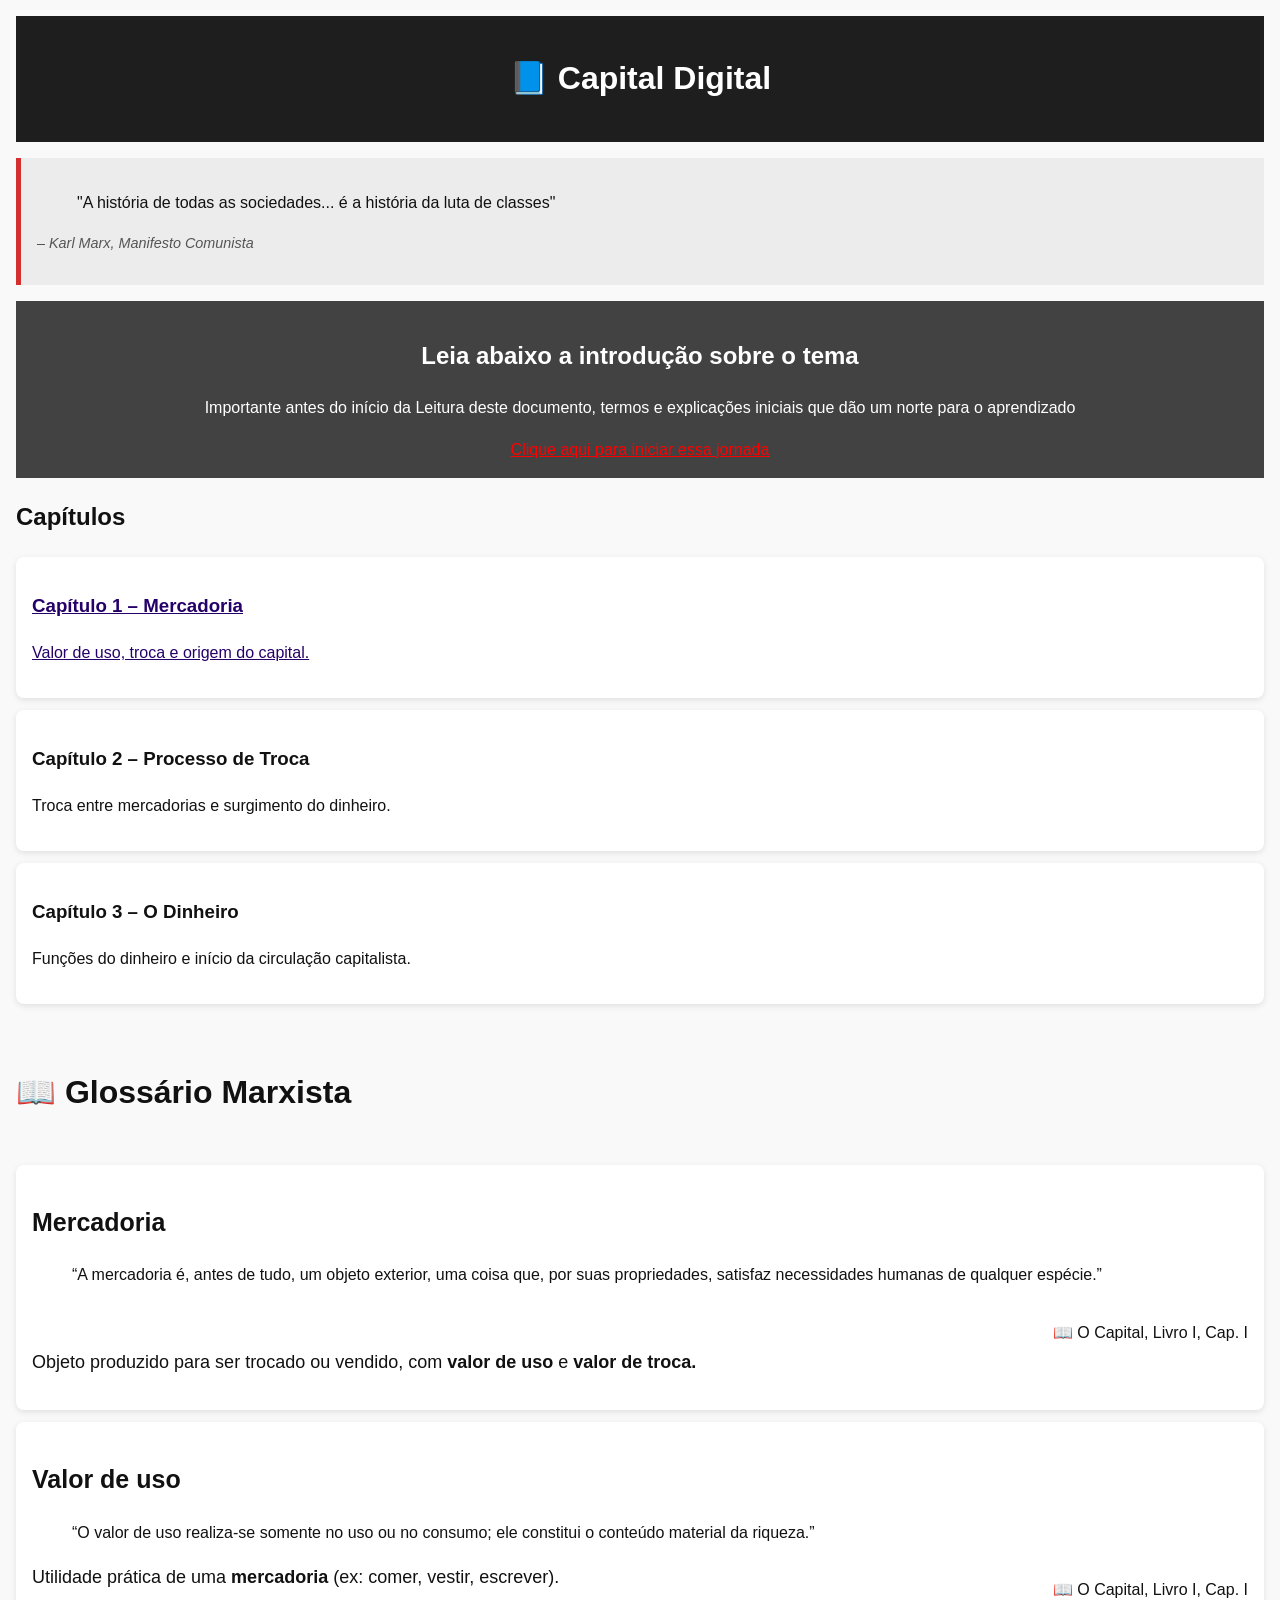
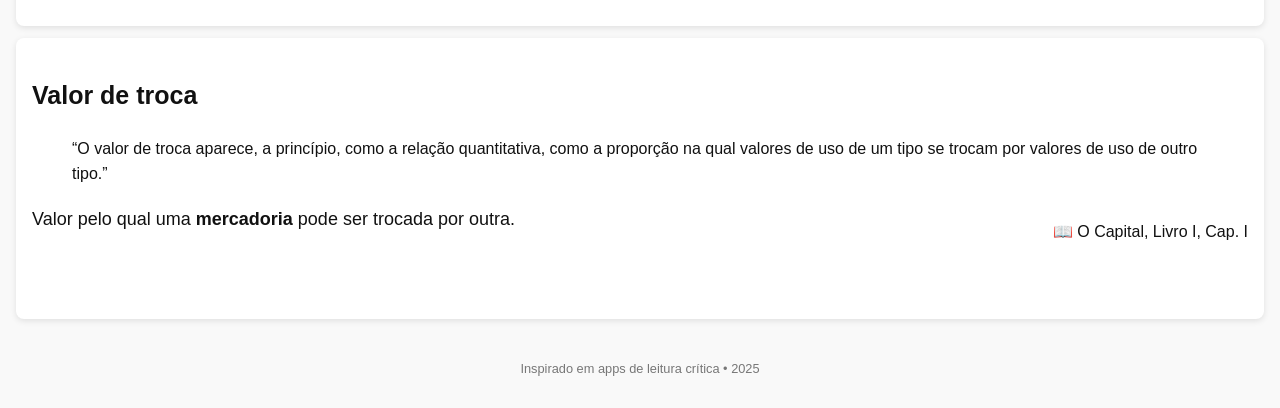
==== index.html @ 8332be22 "Add files via upload" ====
<!DOCTYPE html>
<html lang="pt-BR">
<head>
  <meta charset="UTF-8">
  <meta name="viewport" content="width=device-width, initial-scale=1.0">
  <title>Capital Digital</title>
  <link rel="stylesheet" href="estilo.css">
</head>
<body>
  <header>
    <h1>📘 Capital Digital</h1>
  </header>

  <section class="trecho-do-dia">
    <blockquote>
      "A história de todas as sociedades... é a história da luta de classes"
    </blockquote>
    <p class="autor">– Karl Marx, Manifesto Comunista</p>
  </section>
  
  <div class="intro"><h2>Leia abaixo a <b>introdução</b> sobre o tema</h2>
    <p>Importante antes do início da Leitura deste documento, termos e explicações iniciais que dão um norte para o aprendizado</p>
    <a href="intro.html" id="intro">Clique aqui para iniciar essa jornada</a>
  </div>

  <section class="capitulos">
    <h2>Capítulos</h2>
    <ul>
      <li>
        <a href="capitulo1.html"><h3 id="capitulo1">Capítulo 1 – Mercadoria</h3>
        <p>Valor de uso, troca e origem do capital.</p></a>
      </li>
      <li>
        <h3>Capítulo 2 – Processo de Troca</h3>
        <p>Troca entre mercadorias e surgimento do dinheiro.</p>
      </li>
      <li>
        <h3>Capítulo 3 – O Dinheiro</h3>
        <p>Funções do dinheiro e início da circulação capitalista.</p>
      </li>
    </ul>
  </section>
  <br>
<h1>📖 Glossário Marxista</h1>
<br>
<div class="termos">
<h2 style="font-size: 25px;">Mercadoria</h2> 
<blockquote style="text-decoration: wavy;">“A mercadoria é, antes de tudo, um objeto exterior, uma coisa que, por suas propriedades, satisfaz necessidades humanas de qualquer espécie.”</blockquote>
<p style="float: right;">📖 O Capital, Livro I, Cap. I</p>
<br>
<p style="font-size: large;">Objeto produzido para ser trocado ou vendido, com <b>valor de uso</b> e <b>valor de troca.</b></p>
</div>

<div class="termos">
<h2 style="font-size: 25px;">Valor de uso</h2>
<blockquote style="text-decoration: wavy;">“O valor de uso realiza-se somente no uso ou no consumo; ele constitui o conteúdo material da riqueza.”</blockquote>
<p style="float: right;">📖 O Capital, Livro I, Cap. I</p>
<p style="font-size: large;">Utilidade prática de uma <b>mercadoria</b> (ex: comer, vestir, escrever).</b></p>
</div>

<div class="termos">
<h2 style="font-size: 25px;">Valor de troca</h2> 
<blockquote style="text-decoration: wavy;">“O valor de troca aparece, a princípio, como a relação quantitativa, como a proporção na qual valores de uso de um tipo se trocam por valores de uso de outro tipo.” </blockquote>
<p style="float: right;">📖 O Capital, Livro I, Cap. I</p>
<p style="font-size: large;">Valor pelo qual uma <b>mercadoria</b> pode ser trocada por outra.</b></p>
<br> <br>
</div>

  <footer>
    <p>Inspirado em apps de leitura crítica • 2025</p>
  </footer>
</body>
</html>
---- estilo.css ----
body {
  font-family: Arial, sans-serif;
  margin: 0;
  background-color: #f9f9f9;
  color: #111;
  line-height: 1.6;
  padding: 16px;
}

header {
  background: #1e1e1e;
  color: white;
  padding: 16px;
  text-align: center;
}

.trecho-do-dia {
  background: #ececec;
  padding: 16px;
  margin: 16px 0;
  border-left: 5px solid #d32f2f;
}

.autor {
  font-style: italic;
  font-size: 0.9em;
  color: #555;
}

.capitulos ul {
  list-style: none;
  padding: 0;
}

.capitulos li {
  background: white;
  margin-bottom: 12px;
  padding: 16px;
  border-radius: 8px;
  box-shadow: 0px 2px 6px rgba(0,0,0,0.1);
}

footer {
  text-align: center;
  font-size: 0.8em;
  color: #777;
  margin-top: 40px;
}

.capitulos li:hover {
    background-color: rgb(152, 183, 211);
}

link{
    color: #555;
    text-decoration: underline;
}

.termos{
    background: white;
    margin-bottom: 12px;
    padding: 16px;
    border-radius: 8px;
    box-shadow: 0px 2px 6px rgba(0,0,0,0.1);
}

.intro{
  background: #424242;
  color: white;
  padding: 16px;
  text-align: center;
}

a{
  color: #250069;
}

#intro{
  color: #ff0000;
}

.inicio {
  background: #ececec;
  padding: 16px;
  margin: 16px 0;
  border-left: 5px solid #d32f2f;
  line-height: 18px;
}

.livros{
  background-color: #f2f2f2;
      border-left: 4px solid #0077cc;
      padding: 10px 15px;
      margin: 15px 0;
}

#listalivros{
  font-size: large;
  color: #272727;
  list-style-type: square;
  line-height: 26px;
}

.metodo{
      background-color: #f2f2f2;
      border-left: 4px solid #0077cc;
      padding: 10px 15px;
      margin: 15px 0;
      font-size: 0.95em;
}

.principalmetodo{
  color: red;
}
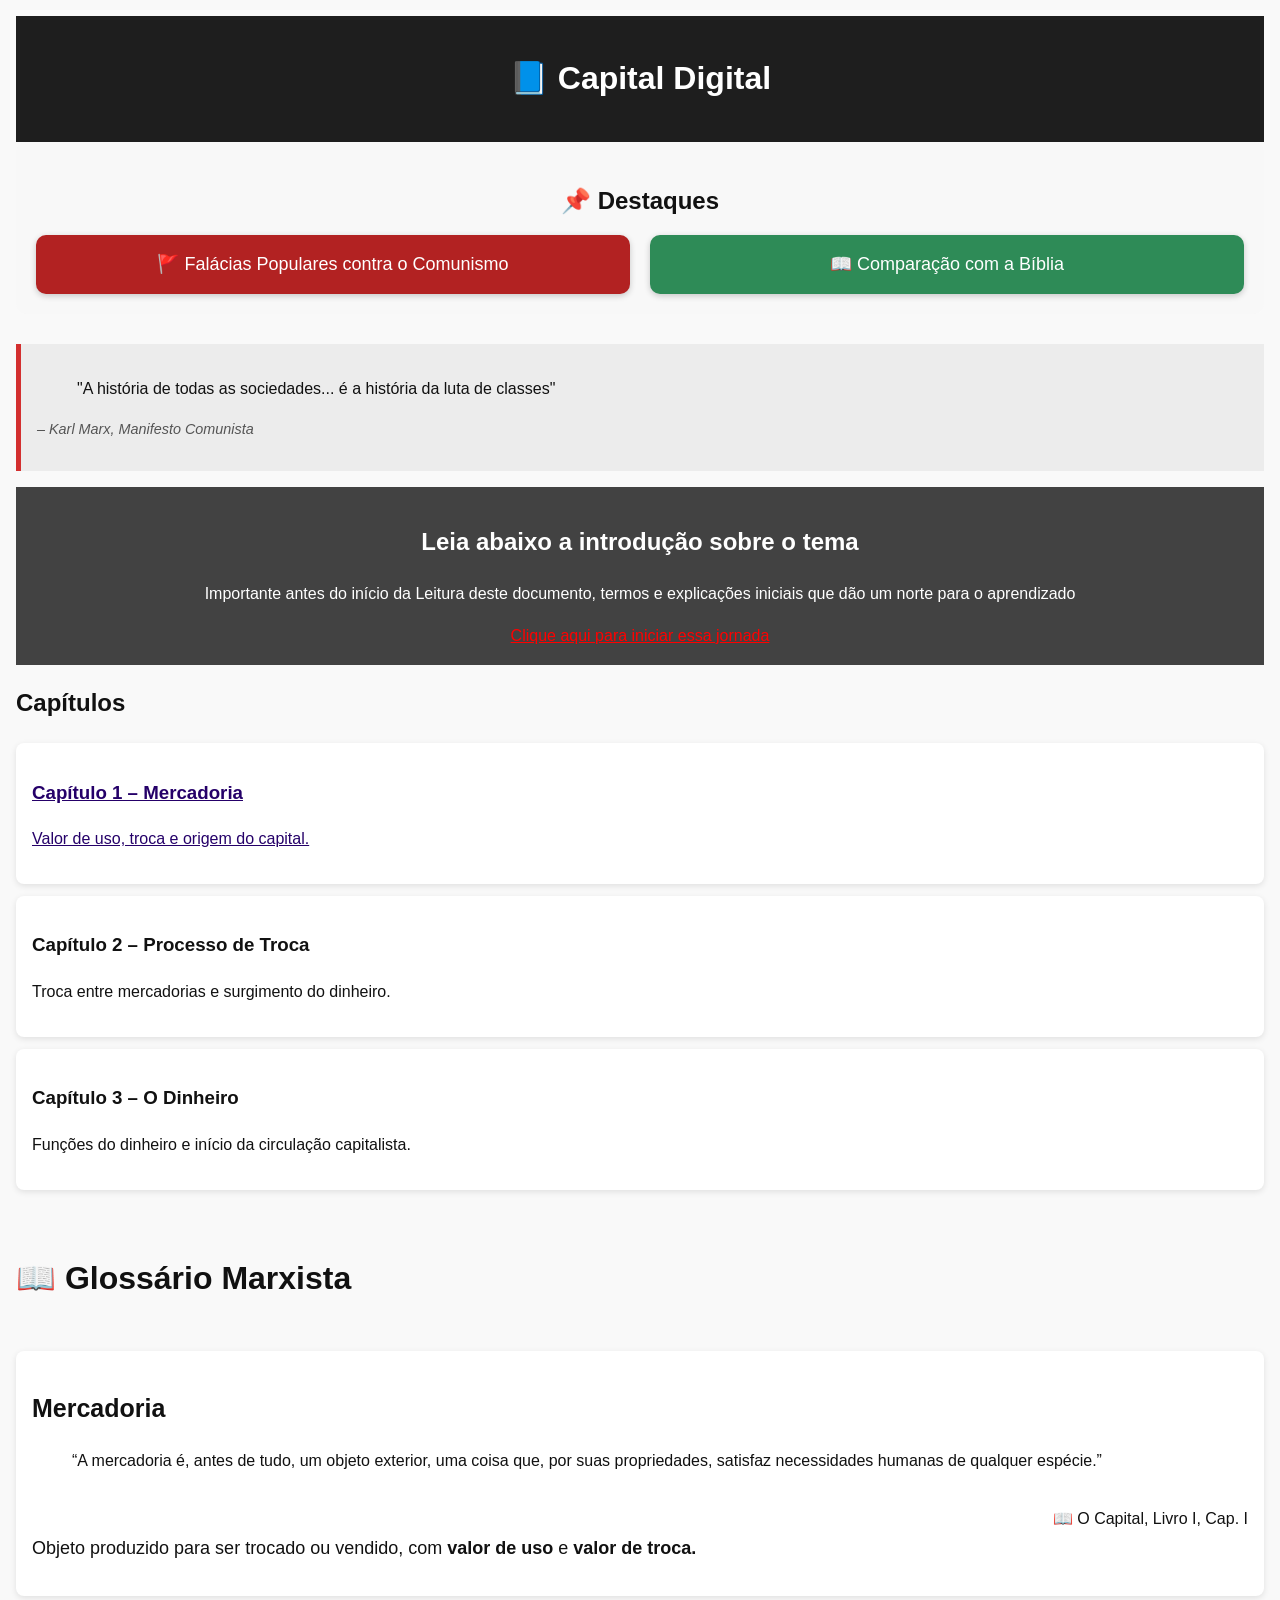
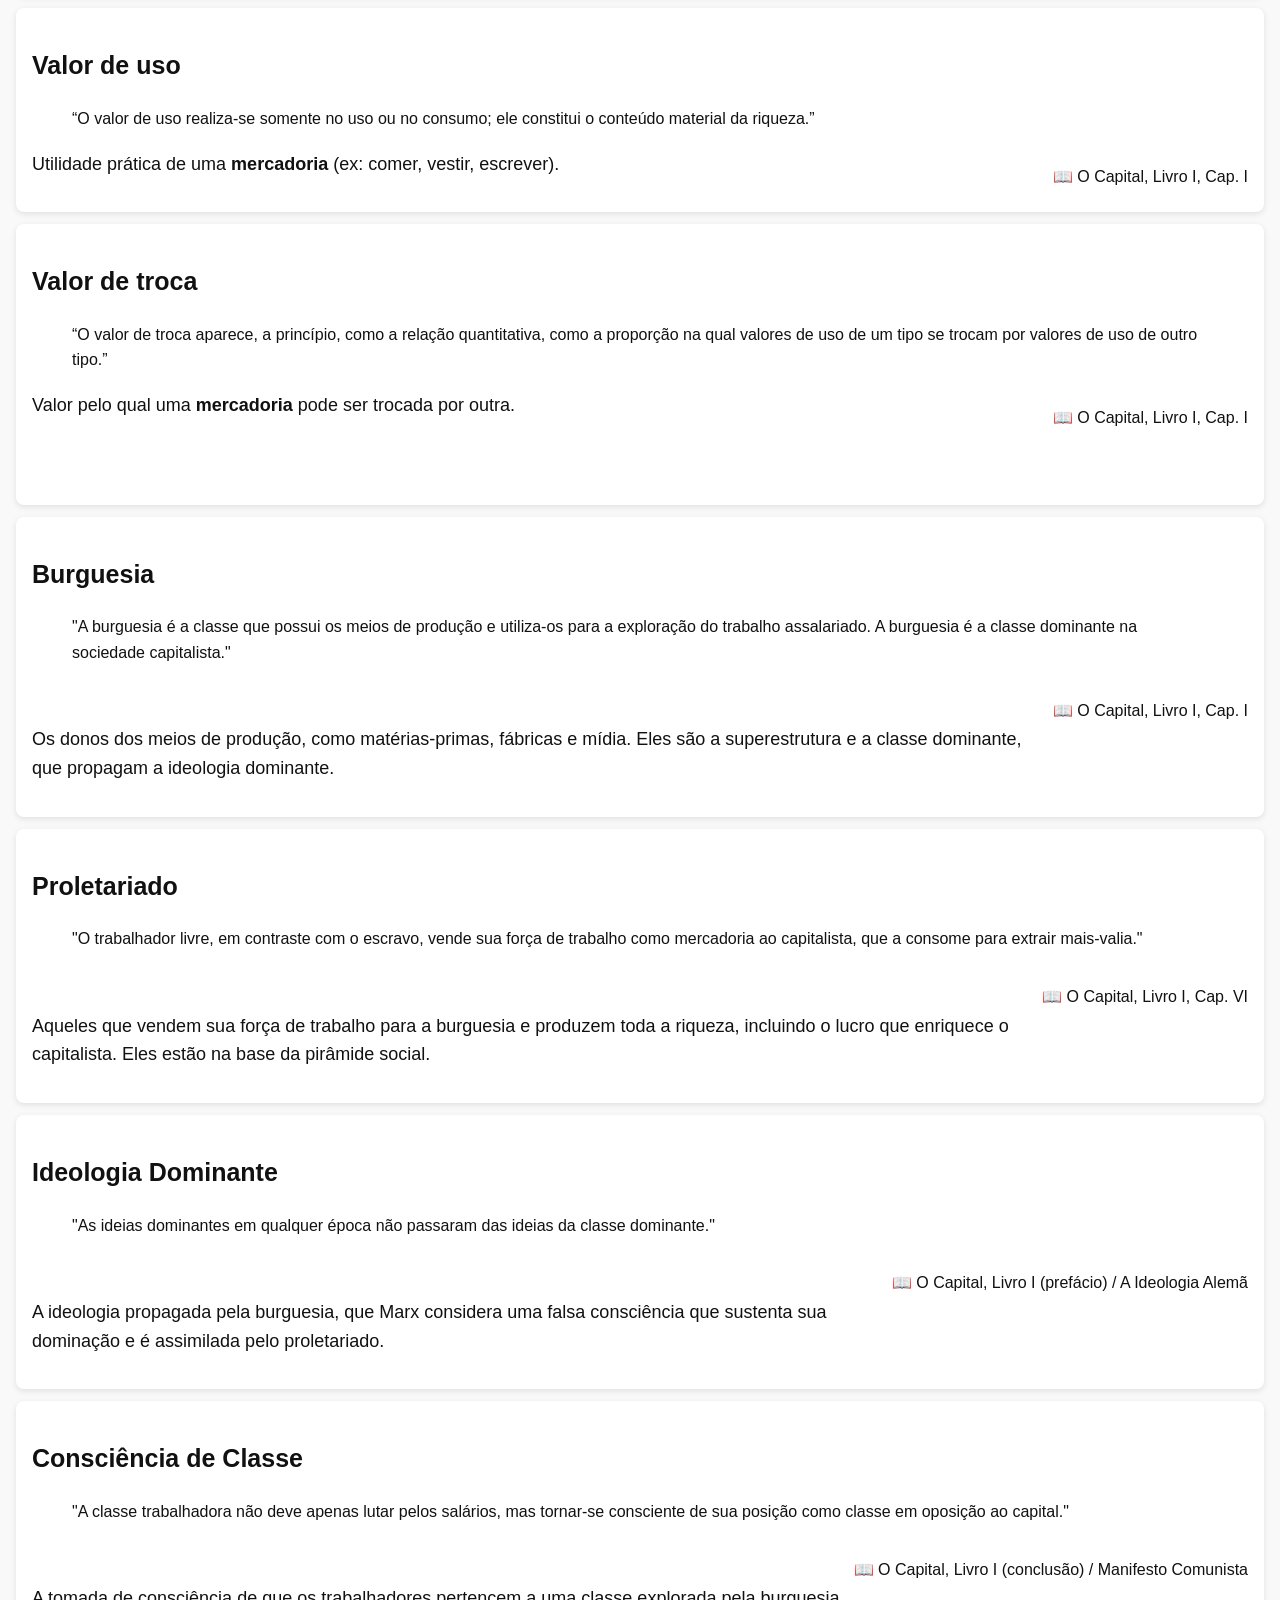
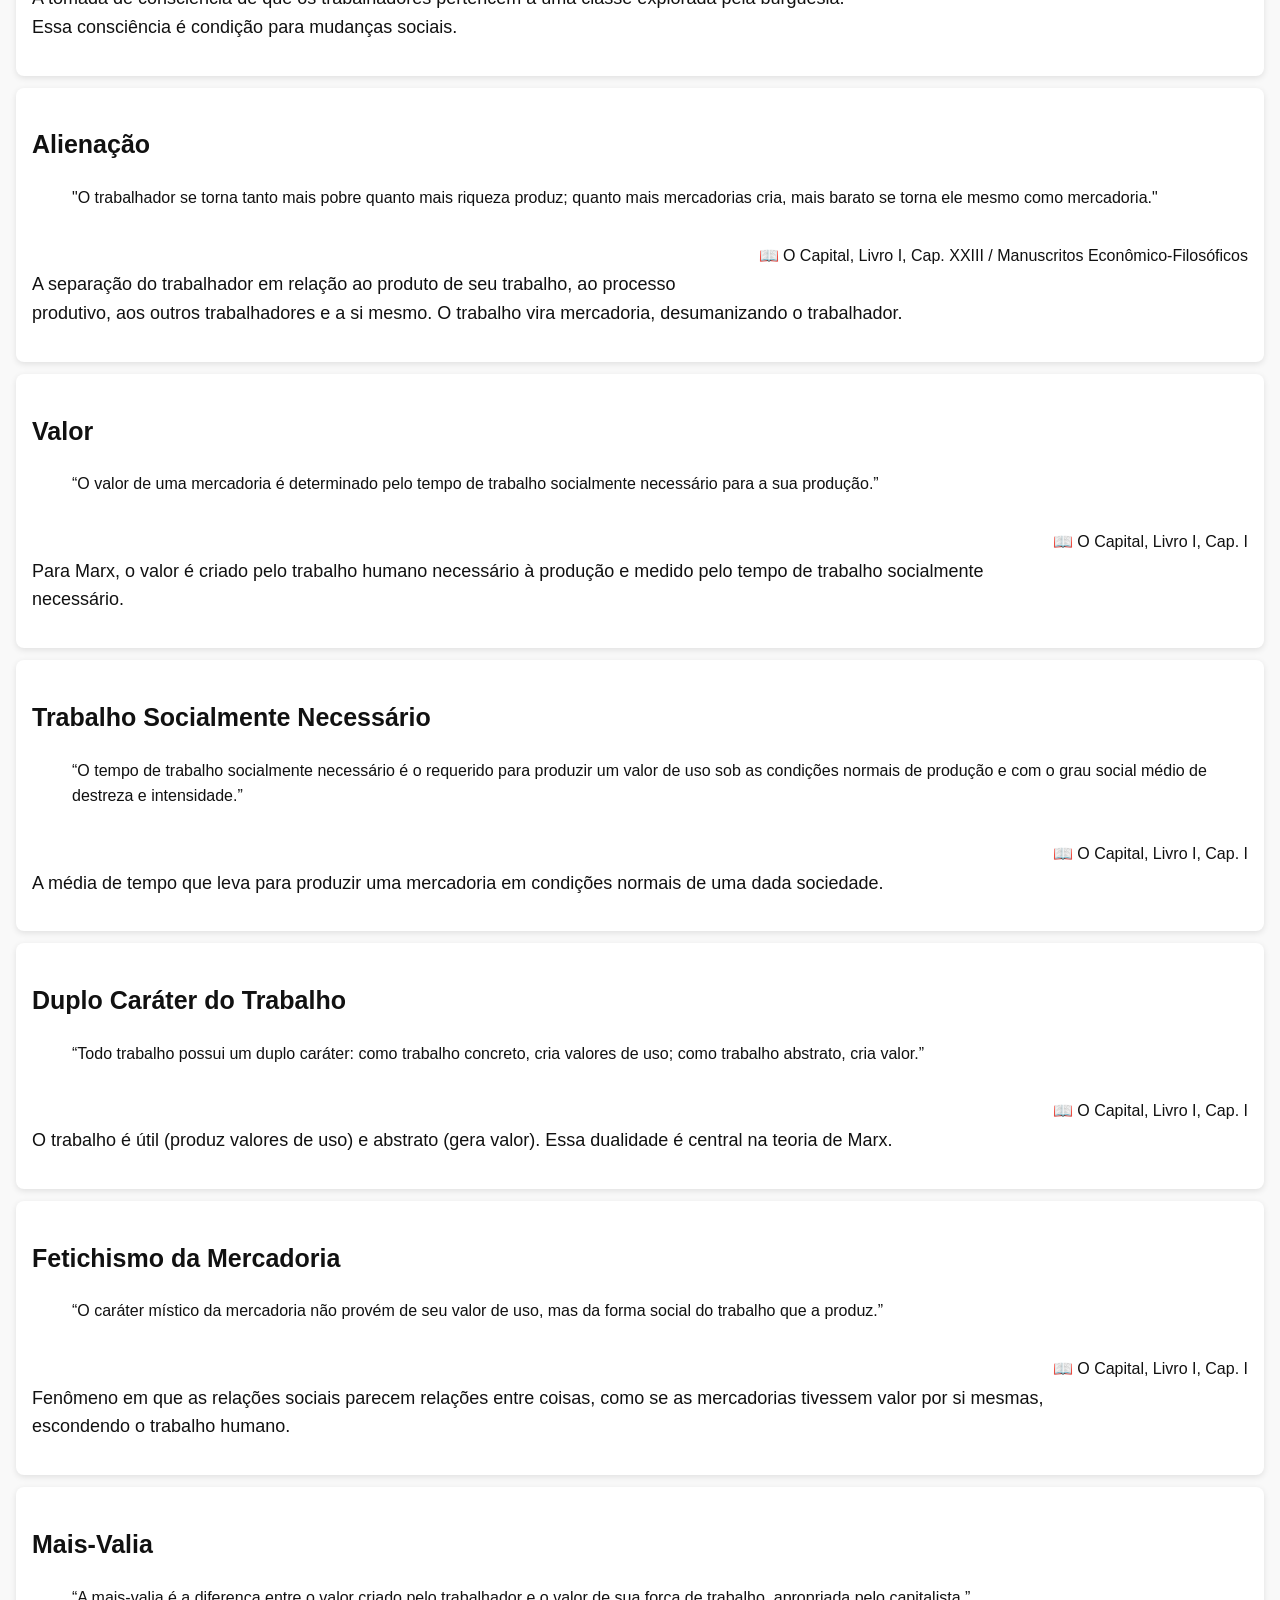
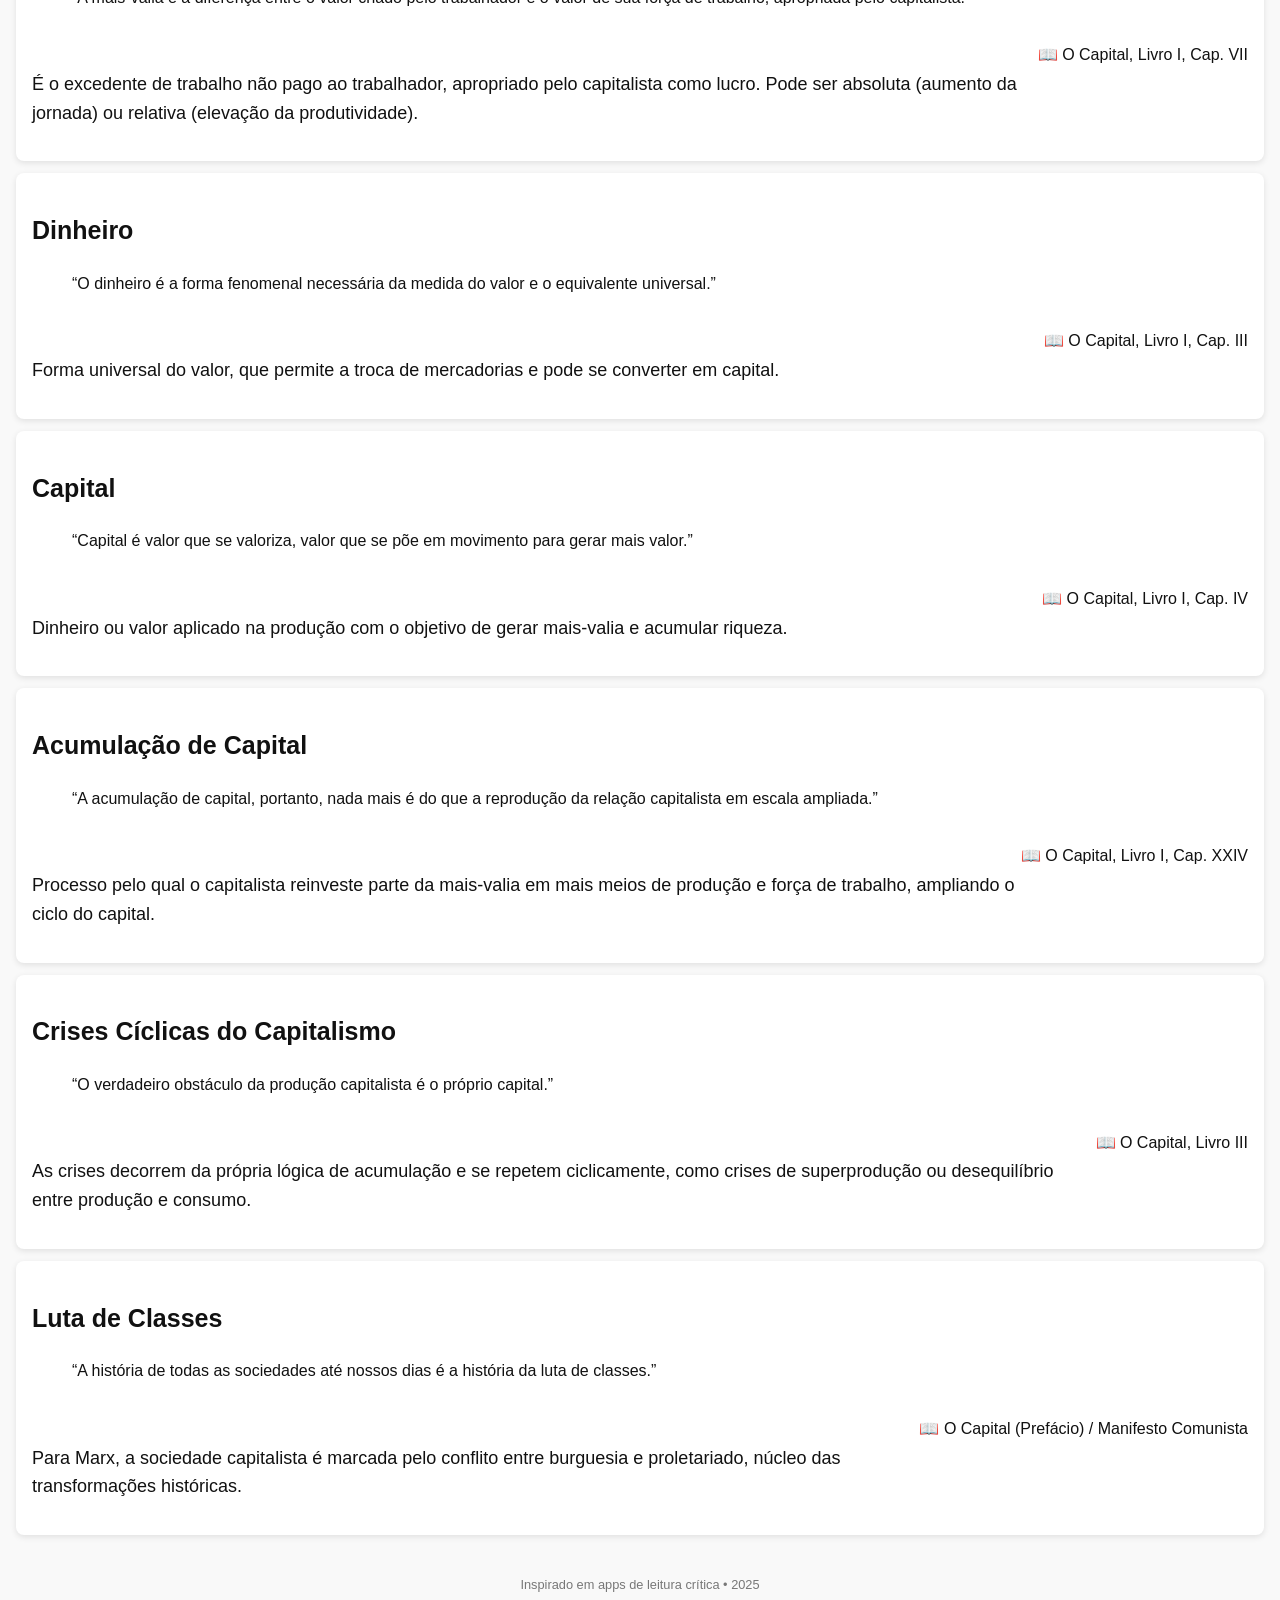
==== commit 279862dd: "Mensagem" ====
--- a/index.html
+++ b/index.html
@@ -1,73 +1,213 @@
-<!DOCTYPE html>
-<html lang="pt-BR">
-<head>
-  <meta charset="UTF-8">
-  <meta name="viewport" content="width=device-width, initial-scale=1.0">
-  <title>Capital Digital</title>
-  <link rel="stylesheet" href="estilo.css">
-</head>
-<body>
-  <header>
-    <h1>📘 Capital Digital</h1>
-  </header>
-
-  <section class="trecho-do-dia">
-    <blockquote>
-      "A história de todas as sociedades... é a história da luta de classes"
-    </blockquote>
-    <p class="autor">– Karl Marx, Manifesto Comunista</p>
-  </section>
-  
-  <div class="intro"><h2>Leia abaixo a <b>introdução</b> sobre o tema</h2>
-    <p>Importante antes do início da Leitura deste documento, termos e explicações iniciais que dão um norte para o aprendizado</p>
-    <a href="intro.html" id="intro">Clique aqui para iniciar essa jornada</a>
-  </div>
-
-  <section class="capitulos">
-    <h2>Capítulos</h2>
-    <ul>
-      <li>
-        <a href="capitulo1.html"><h3 id="capitulo1">Capítulo 1 – Mercadoria</h3>
-        <p>Valor de uso, troca e origem do capital.</p></a>
-      </li>
-      <li>
-        <h3>Capítulo 2 – Processo de Troca</h3>
-        <p>Troca entre mercadorias e surgimento do dinheiro.</p>
-      </li>
-      <li>
-        <h3>Capítulo 3 – O Dinheiro</h3>
-        <p>Funções do dinheiro e início da circulação capitalista.</p>
-      </li>
-    </ul>
-  </section>
-  <br>
-<h1>📖 Glossário Marxista</h1>
-<br>
-<div class="termos">
-<h2 style="font-size: 25px;">Mercadoria</h2> 
-<blockquote style="text-decoration: wavy;">“A mercadoria é, antes de tudo, um objeto exterior, uma coisa que, por suas propriedades, satisfaz necessidades humanas de qualquer espécie.”</blockquote>
-<p style="float: right;">📖 O Capital, Livro I, Cap. I</p>
-<br>
-<p style="font-size: large;">Objeto produzido para ser trocado ou vendido, com <b>valor de uso</b> e <b>valor de troca.</b></p>
-</div>
-
-<div class="termos">
-<h2 style="font-size: 25px;">Valor de uso</h2>
-<blockquote style="text-decoration: wavy;">“O valor de uso realiza-se somente no uso ou no consumo; ele constitui o conteúdo material da riqueza.”</blockquote>
-<p style="float: right;">📖 O Capital, Livro I, Cap. I</p>
-<p style="font-size: large;">Utilidade prática de uma <b>mercadoria</b> (ex: comer, vestir, escrever).</b></p>
-</div>
-
-<div class="termos">
-<h2 style="font-size: 25px;">Valor de troca</h2> 
-<blockquote style="text-decoration: wavy;">“O valor de troca aparece, a princípio, como a relação quantitativa, como a proporção na qual valores de uso de um tipo se trocam por valores de uso de outro tipo.” </blockquote>
-<p style="float: right;">📖 O Capital, Livro I, Cap. I</p>
-<p style="font-size: large;">Valor pelo qual uma <b>mercadoria</b> pode ser trocada por outra.</b></p>
-<br> <br>
-</div>
-
-  <footer>
-    <p>Inspirado em apps de leitura crítica • 2025</p>
-  </footer>
-</body>
+<!DOCTYPE html>
+<html lang="pt-BR">
+<head>
+  <meta charset="UTF-8">
+  <meta name="viewport" content="width=device-width, initial-scale=1.0">
+  <title>Capital Digital</title>
+  <link rel="stylesheet" href="estilo.css">
+</head>
+<body>
+  <header>
+    <h1>📘 Capital Digital</h1>
+  </header>
+  
+  <section class="destaques" style="background-color: #f8f8f8; padding: 20px; margin-bottom: 30px; border-radius: 10px;">
+  <h2 style="text-align: center; margin-bottom: 15px;">📌 Destaques</h2>
+  <div style="display: flex; flex-wrap: wrap; justify-content: center; gap: 20px;">
+    
+    <!-- Botão para Falácias -->
+    <a href="falacias.html" style="flex: 1 1 250px; text-align: center; padding: 15px; background-color: #b22222; color: white; 
+       border-radius: 10px; text-decoration: none; font-size: 18px; box-shadow: 0px 2px 6px rgba(0,0,0,0.2);">
+      🚩 Falácias Populares contra o Comunismo
+    </a>
+
+    <!-- Botão para Comparação com a Bíblia -->
+    <a href="biblia.html" style="flex: 1 1 250px; text-align: center; padding: 15px; background-color: #2e8b57; color: white; 
+       border-radius: 10px; text-decoration: none; font-size: 18px; box-shadow: 0px 2px 6px rgba(0,0,0,0.2);">
+      📖 Comparação com a Bíblia
+    </a>
+
+  </div>
+</section>
+
+  <section class="trecho-do-dia">
+    <blockquote>
+      "A história de todas as sociedades... é a história da luta de classes"
+    </blockquote>
+    <p class="autor">– Karl Marx, Manifesto Comunista</p>
+  </section>
+  
+  <div class="intro"><h2>Leia abaixo a <b>introdução</b> sobre o tema</h2>
+    <p>Importante antes do início da Leitura deste documento, termos e explicações iniciais que dão um norte para o aprendizado</p>
+    <a href="intro.html" id="intro">Clique aqui para iniciar essa jornada</a>
+  </div>
+
+  <section class="capitulos">
+    <h2>Capítulos</h2>
+    <ul>
+      <li>
+        <a href="capitulo1.html"><h3 id="capitulo1">Capítulo 1 – Mercadoria</h3>
+        <p>Valor de uso, troca e origem do capital.</p></a>
+      </li>
+      <li>
+        <h3>Capítulo 2 – Processo de Troca</h3>
+        <p>Troca entre mercadorias e surgimento do dinheiro.</p>
+      </li>
+      <li>
+        <h3>Capítulo 3 – O Dinheiro</h3>
+        <p>Funções do dinheiro e início da circulação capitalista.</p>
+      </li>
+    </ul>
+  </section>
+  <br>
+<h1>📖 Glossário Marxista</h1>
+<br>
+<div class="termos">
+<h2 style="font-size: 25px;">Mercadoria</h2> 
+<blockquote style="text-decoration: wavy;">“A mercadoria é, antes de tudo, um objeto exterior, uma coisa que, por suas propriedades, satisfaz necessidades humanas de qualquer espécie.”</blockquote>
+<p style="float: right;">📖 O Capital, Livro I, Cap. I</p>
+<br>
+<p style="font-size: large;">Objeto produzido para ser trocado ou vendido, com <b>valor de uso</b> e <b>valor de troca.</b></p>
+</div>
+
+<div class="termos">
+<h2 style="font-size: 25px;">Valor de uso</h2>
+<blockquote style="text-decoration: wavy;">“O valor de uso realiza-se somente no uso ou no consumo; ele constitui o conteúdo material da riqueza.”</blockquote>
+<p style="float: right;">📖 O Capital, Livro I, Cap. I</p>
+<p style="font-size: large;">Utilidade prática de uma <b>mercadoria</b> (ex: comer, vestir, escrever).</b></p>
+</div>
+
+<div class="termos">
+<h2 style="font-size: 25px;">Valor de troca</h2> 
+<blockquote style="text-decoration: wavy;">“O valor de troca aparece, a princípio, como a relação quantitativa, como a proporção na qual valores de uso de um tipo se trocam por valores de uso de outro tipo.” </blockquote>
+<p style="float: right;">📖 O Capital, Livro I, Cap. I</p>
+<p style="font-size: large;">Valor pelo qual uma <b>mercadoria</b> pode ser trocada por outra.</b></p>
+<br> <br>
+</div>
+
+<div class="termos">
+<h2 style="font-size: 25px;">Burguesia</h2> 
+<blockquote style="text-decoration: wavy;">"A burguesia é a classe que possui os meios de produção e utiliza-os para a exploração do trabalho assalariado. A burguesia é a classe dominante na sociedade capitalista."</blockquote>
+<p style="float: right;">📖 O Capital, Livro I, Cap. I</p>
+<br>
+<p style="font-size: large;">Os donos dos meios de produção, como matérias-primas, fábricas e mídia. Eles são a superestrutura e a classe dominante, que propagam a ideologia dominante.</b></p>
+</div>
+
+<div class="termos">
+<h2 style="font-size: 25px;">Proletariado</h2> 
+<blockquote style="text-decoration: wavy;">"O trabalhador livre, em contraste com o escravo, vende sua força de trabalho como mercadoria ao capitalista, que a consome para extrair mais-valia."</blockquote> 
+<p style="float: right;">📖 O Capital, Livro I, Cap. VI</p> 
+<br>
+<p style="font-size: large;">Aqueles que vendem sua força de trabalho para a burguesia e produzem toda a riqueza, incluindo o lucro que enriquece o capitalista. Eles estão na base da pirâmide social.</p> 
+</div>
+
+<div class="termos">
+<h2 style="font-size: 25px;">Ideologia Dominante</h2> 
+<blockquote style="text-decoration: wavy;">"As ideias dominantes em qualquer época não passaram das ideias da classe dominante."</blockquote> 
+<p style="float: right;">📖 O Capital, Livro I (prefácio) / A Ideologia Alemã</p> 
+<br>
+<p style="font-size: large;">A ideologia propagada pela burguesia, que Marx considera uma falsa consciência que sustenta sua dominação e é assimilada pelo proletariado.</p> 
+</div>
+
+<div class="termos">
+<h2 style="font-size: 25px;">Consciência de Classe</h2> 
+<blockquote style="text-decoration: wavy;">"A classe trabalhadora não deve apenas lutar pelos salários, mas tornar-se consciente de sua posição como classe em oposição ao capital."</blockquote> 
+<p style="float: right;">📖 O Capital, Livro I (conclusão) / Manifesto Comunista</p> 
+<br>
+<p style="font-size: large;">A tomada de consciência de que os trabalhadores pertencem a uma classe explorada pela burguesia. Essa consciência é condição para mudanças sociais.</p> 
+</div>
+
+<div class="termos">
+<h2 style="font-size: 25px;">Alienação</h2> 
+<blockquote style="text-decoration: wavy;">"O trabalhador se torna tanto mais pobre quanto mais riqueza produz; quanto mais mercadorias cria, mais barato se torna ele mesmo como mercadoria."</blockquote> 
+<p style="float: right;">📖 O Capital, Livro I, Cap. XXIII / Manuscritos Econômico-Filosóficos</p> 
+<br>
+<p style="font-size: large;">A separação do trabalhador em relação ao produto de seu trabalho, ao processo produtivo, aos outros trabalhadores e a si mesmo. O trabalho vira mercadoria, desumanizando o trabalhador.</p> 
+</div>
+
+<div class="termos">
+<h2 style="font-size: 25px;">Valor</h2> 
+<blockquote style="text-decoration: wavy;">“O valor de uma mercadoria é determinado pelo tempo de trabalho socialmente necessário para a sua produção.”</blockquote>
+<p style="float: right;">📖 O Capital, Livro I, Cap. I</p>
+<br>
+<p style="font-size: large;">Para Marx, o valor é criado pelo trabalho humano necessário à produção e medido pelo tempo de trabalho socialmente necessário.</p>
+</div>
+
+<div class="termos">
+<h2 style="font-size: 25px;">Trabalho Socialmente Necessário</h2> 
+<blockquote style="text-decoration: wavy;">“O tempo de trabalho socialmente necessário é o requerido para produzir um valor de uso sob as condições normais de produção e com o grau social médio de destreza e intensidade.”</blockquote>
+<p style="float: right;">📖 O Capital, Livro I, Cap. I</p>
+<br>
+<p style="font-size: large;">A média de tempo que leva para produzir uma mercadoria em condições normais de uma dada sociedade.</p>
+</div>
+
+<div class="termos">
+<h2 style="font-size: 25px;">Duplo Caráter do Trabalho</h2> 
+<blockquote style="text-decoration: wavy;">“Todo trabalho possui um duplo caráter: como trabalho concreto, cria valores de uso; como trabalho abstrato, cria valor.”</blockquote>
+<p style="float: right;">📖 O Capital, Livro I, Cap. I</p>
+<br>
+<p style="font-size: large;">O trabalho é útil (produz valores de uso) e abstrato (gera valor). Essa dualidade é central na teoria de Marx.</p>
+</div>
+
+<div class="termos">
+<h2 style="font-size: 25px;">Fetichismo da Mercadoria</h2> 
+<blockquote style="text-decoration: wavy;">“O caráter místico da mercadoria não provém de seu valor de uso, mas da forma social do trabalho que a produz.”</blockquote>
+<p style="float: right;">📖 O Capital, Livro I, Cap. I</p>
+<br>
+<p style="font-size: large;">Fenômeno em que as relações sociais parecem relações entre coisas, como se as mercadorias tivessem valor por si mesmas, escondendo o trabalho humano.</p>
+</div>
+
+<div class="termos">
+<h2 style="font-size: 25px;">Mais-Valia</h2> 
+<blockquote style="text-decoration: wavy;">“A mais-valia é a diferença entre o valor criado pelo trabalhador e o valor de sua força de trabalho, apropriada pelo capitalista.”</blockquote>
+<p style="float: right;">📖 O Capital, Livro I, Cap. VII</p>
+<br>
+<p style="font-size: large;">É o excedente de trabalho não pago ao trabalhador, apropriado pelo capitalista como lucro. Pode ser absoluta (aumento da jornada) ou relativa (elevação da produtividade).</p>
+</div>
+
+<div class="termos">
+<h2 style="font-size: 25px;">Dinheiro</h2> 
+<blockquote style="text-decoration: wavy;">“O dinheiro é a forma fenomenal necessária da medida do valor e o equivalente universal.”</blockquote>
+<p style="float: right;">📖 O Capital, Livro I, Cap. III</p>
+<br>
+<p style="font-size: large;">Forma universal do valor, que permite a troca de mercadorias e pode se converter em capital.</p>
+</div>
+
+<div class="termos">
+<h2 style="font-size: 25px;">Capital</h2> 
+<blockquote style="text-decoration: wavy;">“Capital é valor que se valoriza, valor que se põe em movimento para gerar mais valor.”</blockquote>
+<p style="float: right;">📖 O Capital, Livro I, Cap. IV</p>
+<br>
+<p style="font-size: large;">Dinheiro ou valor aplicado na produção com o objetivo de gerar mais-valia e acumular riqueza.</p>
+</div>
+
+<div class="termos">
+<h2 style="font-size: 25px;">Acumulação de Capital</h2> 
+<blockquote style="text-decoration: wavy;">“A acumulação de capital, portanto, nada mais é do que a reprodução da relação capitalista em escala ampliada.”</blockquote>
+<p style="float: right;">📖 O Capital, Livro I, Cap. XXIV</p>
+<br>
+<p style="font-size: large;">Processo pelo qual o capitalista reinveste parte da mais-valia em mais meios de produção e força de trabalho, ampliando o ciclo do capital.</p>
+</div>
+
+<div class="termos">
+<h2 style="font-size: 25px;">Crises Cíclicas do Capitalismo</h2> 
+<blockquote style="text-decoration: wavy;">“O verdadeiro obstáculo da produção capitalista é o próprio capital.”</blockquote>
+<p style="float: right;">📖 O Capital, Livro III</p>
+<br>
+<p style="font-size: large;">As crises decorrem da própria lógica de acumulação e se repetem ciclicamente, como crises de superprodução ou desequilíbrio entre produção e consumo.</p>
+</div>
+
+<div class="termos">
+<h2 style="font-size: 25px;">Luta de Classes</h2> 
+<blockquote style="text-decoration: wavy;">“A história de todas as sociedades até nossos dias é a história da luta de classes.”</blockquote>
+<p style="float: right;">📖 O Capital (Prefácio) / Manifesto Comunista</p>
+<br>
+<p style="font-size: large;">Para Marx, a sociedade capitalista é marcada pelo conflito entre burguesia e proletariado, núcleo das transformações históricas.</p>
+</div>
+
+
+  <footer>
+    <p>Inspirado em apps de leitura crítica • 2025</p>
+  </footer>
+</body>
 </html>
--- a/estilo.css
+++ b/estilo.css
@@ -1,114 +1,114 @@
-body {
-  font-family: Arial, sans-serif;
-  margin: 0;
-  background-color: #f9f9f9;
-  color: #111;
-  line-height: 1.6;
-  padding: 16px;
-}
-
-header {
-  background: #1e1e1e;
-  color: white;
-  padding: 16px;
-  text-align: center;
-}
-
-.trecho-do-dia {
-  background: #ececec;
-  padding: 16px;
-  margin: 16px 0;
-  border-left: 5px solid #d32f2f;
-}
-
-.autor {
-  font-style: italic;
-  font-size: 0.9em;
-  color: #555;
-}
-
-.capitulos ul {
-  list-style: none;
-  padding: 0;
-}
-
-.capitulos li {
-  background: white;
-  margin-bottom: 12px;
-  padding: 16px;
-  border-radius: 8px;
-  box-shadow: 0px 2px 6px rgba(0,0,0,0.1);
-}
-
-footer {
-  text-align: center;
-  font-size: 0.8em;
-  color: #777;
-  margin-top: 40px;
-}
-
-.capitulos li:hover {
-    background-color: rgb(152, 183, 211);
-}
-
-link{
-    color: #555;
-    text-decoration: underline;
-}
-
-.termos{
-    background: white;
-    margin-bottom: 12px;
-    padding: 16px;
-    border-radius: 8px;
-    box-shadow: 0px 2px 6px rgba(0,0,0,0.1);
-}
-
-.intro{
-  background: #424242;
-  color: white;
-  padding: 16px;
-  text-align: center;
-}
-
-a{
-  color: #250069;
-}
-
-#intro{
-  color: #ff0000;
-}
-
-.inicio {
-  background: #ececec;
-  padding: 16px;
-  margin: 16px 0;
-  border-left: 5px solid #d32f2f;
-  line-height: 18px;
-}
-
-.livros{
-  background-color: #f2f2f2;
-      border-left: 4px solid #0077cc;
-      padding: 10px 15px;
-      margin: 15px 0;
-}
-
-#listalivros{
-  font-size: large;
-  color: #272727;
-  list-style-type: square;
-  line-height: 26px;
-}
-
-.metodo{
-      background-color: #f2f2f2;
-      border-left: 4px solid #0077cc;
-      padding: 10px 15px;
-      margin: 15px 0;
-      font-size: 0.95em;
-}
-
-.principalmetodo{
-  color: red;
+body {
+  font-family: Arial, sans-serif;
+  margin: 0;
+  background-color: #f9f9f9;
+  color: #111;
+  line-height: 1.6;
+  padding: 16px;
+}
+
+header {
+  background: #1e1e1e;
+  color: white;
+  padding: 16px;
+  text-align: center;
+}
+
+.trecho-do-dia {
+  background: #ececec;
+  padding: 16px;
+  margin: 16px 0;
+  border-left: 5px solid #d32f2f;
+}
+
+.autor {
+  font-style: italic;
+  font-size: 0.9em;
+  color: #555;
+}
+
+.capitulos ul {
+  list-style: none;
+  padding: 0;
+}
+
+.capitulos li {
+  background: white;
+  margin-bottom: 12px;
+  padding: 16px;
+  border-radius: 8px;
+  box-shadow: 0px 2px 6px rgba(0,0,0,0.1);
+}
+
+footer {
+  text-align: center;
+  font-size: 0.8em;
+  color: #777;
+  margin-top: 40px;
+}
+
+.capitulos li:hover {
+    background-color: rgb(152, 183, 211);
+}
+
+link{
+    color: #555;
+    text-decoration: underline;
+}
+
+.termos{
+    background: white;
+    margin-bottom: 12px;
+    padding: 16px;
+    border-radius: 8px;
+    box-shadow: 0px 2px 6px rgba(0,0,0,0.1);
+}
+
+.intro{
+  background: #424242;
+  color: white;
+  padding: 16px;
+  text-align: center;
+}
+
+a{
+  color: #250069;
+}
+
+#intro{
+  color: #ff0000;
+}
+
+.inicio {
+  background: #ececec;
+  padding: 16px;
+  margin: 16px 0;
+  border-left: 5px solid #d32f2f;
+  line-height: 18px;
+}
+
+.livros{
+  background-color: #f2f2f2;
+      border-left: 4px solid #0077cc;
+      padding: 10px 15px;
+      margin: 15px 0;
+}
+
+#listalivros{
+  font-size: large;
+  color: #272727;
+  list-style-type: square;
+  line-height: 26px;
+}
+
+.metodo{
+      background-color: #f2f2f2;
+      border-left: 4px solid #0077cc;
+      padding: 10px 15px;
+      margin: 15px 0;
+      font-size: 0.95em;
+}
+
+.principalmetodo{
+  color: red;
 }
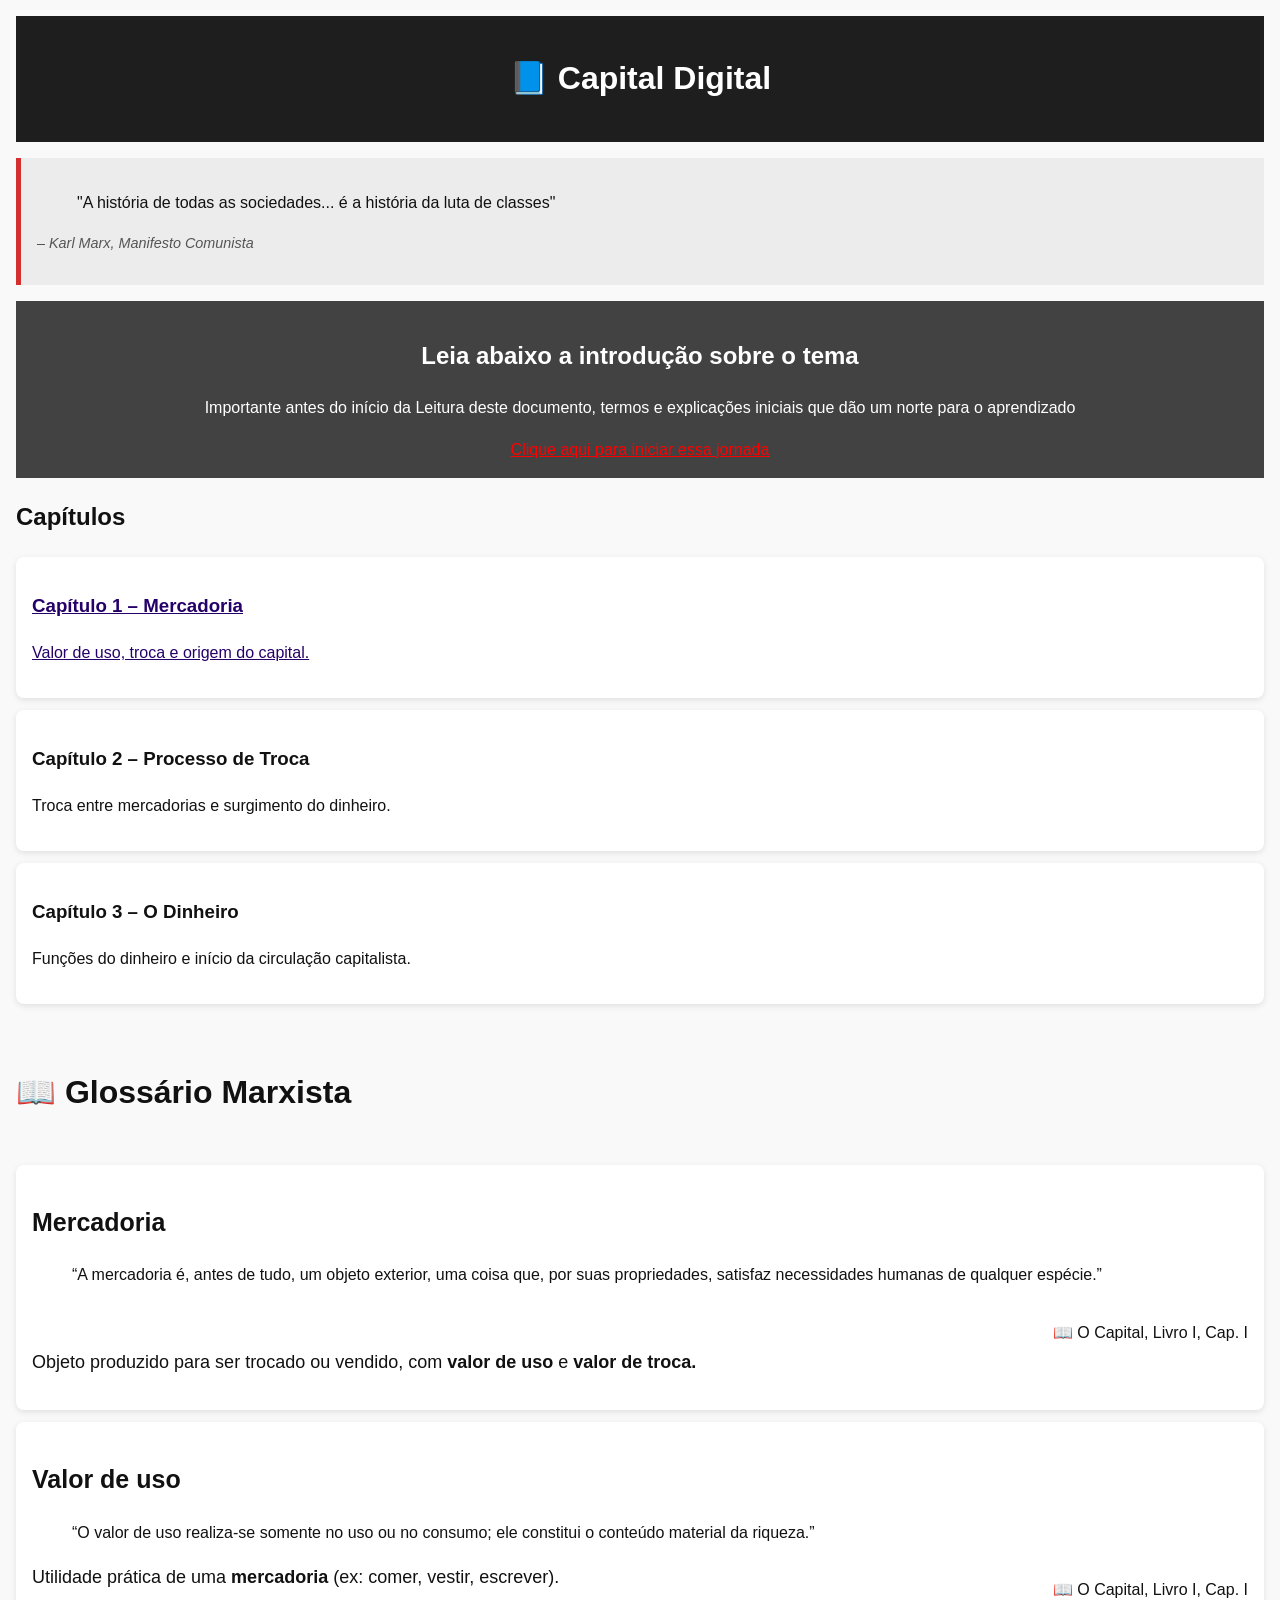
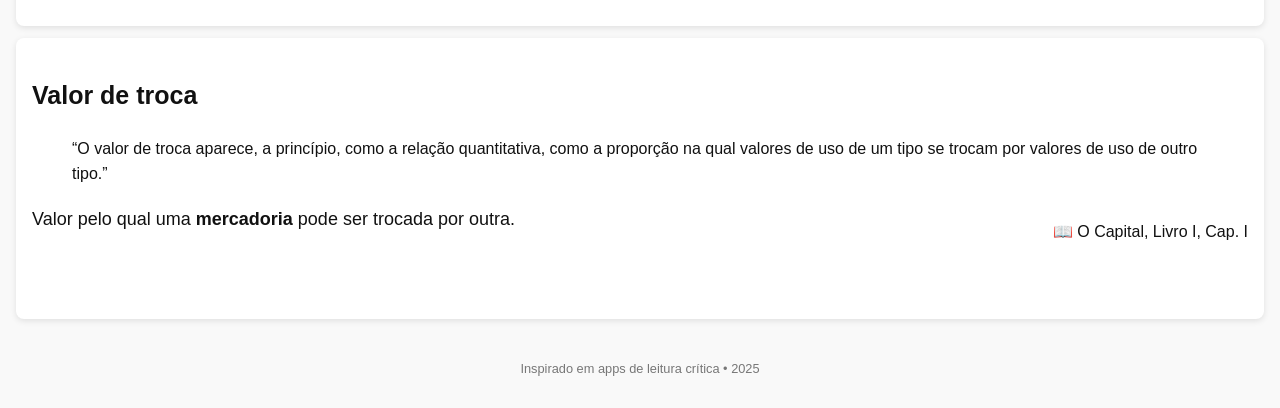
==== commit a4c19dcd: "Feat: aumentando o Cap 1" ====
--- a/index.html
+++ b/index.html
@@ -10,25 +10,6 @@
   <header>
     <h1>📘 Capital Digital</h1>
   </header>
-  
-  <section class="destaques" style="background-color: #f8f8f8; padding: 20px; margin-bottom: 30px; border-radius: 10px;">
-  <h2 style="text-align: center; margin-bottom: 15px;">📌 Destaques</h2>
-  <div style="display: flex; flex-wrap: wrap; justify-content: center; gap: 20px;">
-    
-    <!-- Botão para Falácias -->
-    <a href="falacias.html" style="flex: 1 1 250px; text-align: center; padding: 15px; background-color: #b22222; color: white; 
-       border-radius: 10px; text-decoration: none; font-size: 18px; box-shadow: 0px 2px 6px rgba(0,0,0,0.2);">
-      🚩 Falácias Populares contra o Comunismo
-    </a>
-
-    <!-- Botão para Comparação com a Bíblia -->
-    <a href="biblia.html" style="flex: 1 1 250px; text-align: center; padding: 15px; background-color: #2e8b57; color: white; 
-       border-radius: 10px; text-decoration: none; font-size: 18px; box-shadow: 0px 2px 6px rgba(0,0,0,0.2);">
-      📖 Comparação com a Bíblia
-    </a>
-
-  </div>
-</section>
 
   <section class="trecho-do-dia">
     <blockquote>
@@ -85,127 +66,6 @@
 <br> <br>
 </div>
 
-<div class="termos">
-<h2 style="font-size: 25px;">Burguesia</h2> 
-<blockquote style="text-decoration: wavy;">"A burguesia é a classe que possui os meios de produção e utiliza-os para a exploração do trabalho assalariado. A burguesia é a classe dominante na sociedade capitalista."</blockquote>
-<p style="float: right;">📖 O Capital, Livro I, Cap. I</p>
-<br>
-<p style="font-size: large;">Os donos dos meios de produção, como matérias-primas, fábricas e mídia. Eles são a superestrutura e a classe dominante, que propagam a ideologia dominante.</b></p>
-</div>
-
-<div class="termos">
-<h2 style="font-size: 25px;">Proletariado</h2> 
-<blockquote style="text-decoration: wavy;">"O trabalhador livre, em contraste com o escravo, vende sua força de trabalho como mercadoria ao capitalista, que a consome para extrair mais-valia."</blockquote> 
-<p style="float: right;">📖 O Capital, Livro I, Cap. VI</p> 
-<br>
-<p style="font-size: large;">Aqueles que vendem sua força de trabalho para a burguesia e produzem toda a riqueza, incluindo o lucro que enriquece o capitalista. Eles estão na base da pirâmide social.</p> 
-</div>
-
-<div class="termos">
-<h2 style="font-size: 25px;">Ideologia Dominante</h2> 
-<blockquote style="text-decoration: wavy;">"As ideias dominantes em qualquer época não passaram das ideias da classe dominante."</blockquote> 
-<p style="float: right;">📖 O Capital, Livro I (prefácio) / A Ideologia Alemã</p> 
-<br>
-<p style="font-size: large;">A ideologia propagada pela burguesia, que Marx considera uma falsa consciência que sustenta sua dominação e é assimilada pelo proletariado.</p> 
-</div>
-
-<div class="termos">
-<h2 style="font-size: 25px;">Consciência de Classe</h2> 
-<blockquote style="text-decoration: wavy;">"A classe trabalhadora não deve apenas lutar pelos salários, mas tornar-se consciente de sua posição como classe em oposição ao capital."</blockquote> 
-<p style="float: right;">📖 O Capital, Livro I (conclusão) / Manifesto Comunista</p> 
-<br>
-<p style="font-size: large;">A tomada de consciência de que os trabalhadores pertencem a uma classe explorada pela burguesia. Essa consciência é condição para mudanças sociais.</p> 
-</div>
-
-<div class="termos">
-<h2 style="font-size: 25px;">Alienação</h2> 
-<blockquote style="text-decoration: wavy;">"O trabalhador se torna tanto mais pobre quanto mais riqueza produz; quanto mais mercadorias cria, mais barato se torna ele mesmo como mercadoria."</blockquote> 
-<p style="float: right;">📖 O Capital, Livro I, Cap. XXIII / Manuscritos Econômico-Filosóficos</p> 
-<br>
-<p style="font-size: large;">A separação do trabalhador em relação ao produto de seu trabalho, ao processo produtivo, aos outros trabalhadores e a si mesmo. O trabalho vira mercadoria, desumanizando o trabalhador.</p> 
-</div>
-
-<div class="termos">
-<h2 style="font-size: 25px;">Valor</h2> 
-<blockquote style="text-decoration: wavy;">“O valor de uma mercadoria é determinado pelo tempo de trabalho socialmente necessário para a sua produção.”</blockquote>
-<p style="float: right;">📖 O Capital, Livro I, Cap. I</p>
-<br>
-<p style="font-size: large;">Para Marx, o valor é criado pelo trabalho humano necessário à produção e medido pelo tempo de trabalho socialmente necessário.</p>
-</div>
-
-<div class="termos">
-<h2 style="font-size: 25px;">Trabalho Socialmente Necessário</h2> 
-<blockquote style="text-decoration: wavy;">“O tempo de trabalho socialmente necessário é o requerido para produzir um valor de uso sob as condições normais de produção e com o grau social médio de destreza e intensidade.”</blockquote>
-<p style="float: right;">📖 O Capital, Livro I, Cap. I</p>
-<br>
-<p style="font-size: large;">A média de tempo que leva para produzir uma mercadoria em condições normais de uma dada sociedade.</p>
-</div>
-
-<div class="termos">
-<h2 style="font-size: 25px;">Duplo Caráter do Trabalho</h2> 
-<blockquote style="text-decoration: wavy;">“Todo trabalho possui um duplo caráter: como trabalho concreto, cria valores de uso; como trabalho abstrato, cria valor.”</blockquote>
-<p style="float: right;">📖 O Capital, Livro I, Cap. I</p>
-<br>
-<p style="font-size: large;">O trabalho é útil (produz valores de uso) e abstrato (gera valor). Essa dualidade é central na teoria de Marx.</p>
-</div>
-
-<div class="termos">
-<h2 style="font-size: 25px;">Fetichismo da Mercadoria</h2> 
-<blockquote style="text-decoration: wavy;">“O caráter místico da mercadoria não provém de seu valor de uso, mas da forma social do trabalho que a produz.”</blockquote>
-<p style="float: right;">📖 O Capital, Livro I, Cap. I</p>
-<br>
-<p style="font-size: large;">Fenômeno em que as relações sociais parecem relações entre coisas, como se as mercadorias tivessem valor por si mesmas, escondendo o trabalho humano.</p>
-</div>
-
-<div class="termos">
-<h2 style="font-size: 25px;">Mais-Valia</h2> 
-<blockquote style="text-decoration: wavy;">“A mais-valia é a diferença entre o valor criado pelo trabalhador e o valor de sua força de trabalho, apropriada pelo capitalista.”</blockquote>
-<p style="float: right;">📖 O Capital, Livro I, Cap. VII</p>
-<br>
-<p style="font-size: large;">É o excedente de trabalho não pago ao trabalhador, apropriado pelo capitalista como lucro. Pode ser absoluta (aumento da jornada) ou relativa (elevação da produtividade).</p>
-</div>
-
-<div class="termos">
-<h2 style="font-size: 25px;">Dinheiro</h2> 
-<blockquote style="text-decoration: wavy;">“O dinheiro é a forma fenomenal necessária da medida do valor e o equivalente universal.”</blockquote>
-<p style="float: right;">📖 O Capital, Livro I, Cap. III</p>
-<br>
-<p style="font-size: large;">Forma universal do valor, que permite a troca de mercadorias e pode se converter em capital.</p>
-</div>
-
-<div class="termos">
-<h2 style="font-size: 25px;">Capital</h2> 
-<blockquote style="text-decoration: wavy;">“Capital é valor que se valoriza, valor que se põe em movimento para gerar mais valor.”</blockquote>
-<p style="float: right;">📖 O Capital, Livro I, Cap. IV</p>
-<br>
-<p style="font-size: large;">Dinheiro ou valor aplicado na produção com o objetivo de gerar mais-valia e acumular riqueza.</p>
-</div>
-
-<div class="termos">
-<h2 style="font-size: 25px;">Acumulação de Capital</h2> 
-<blockquote style="text-decoration: wavy;">“A acumulação de capital, portanto, nada mais é do que a reprodução da relação capitalista em escala ampliada.”</blockquote>
-<p style="float: right;">📖 O Capital, Livro I, Cap. XXIV</p>
-<br>
-<p style="font-size: large;">Processo pelo qual o capitalista reinveste parte da mais-valia em mais meios de produção e força de trabalho, ampliando o ciclo do capital.</p>
-</div>
-
-<div class="termos">
-<h2 style="font-size: 25px;">Crises Cíclicas do Capitalismo</h2> 
-<blockquote style="text-decoration: wavy;">“O verdadeiro obstáculo da produção capitalista é o próprio capital.”</blockquote>
-<p style="float: right;">📖 O Capital, Livro III</p>
-<br>
-<p style="font-size: large;">As crises decorrem da própria lógica de acumulação e se repetem ciclicamente, como crises de superprodução ou desequilíbrio entre produção e consumo.</p>
-</div>
-
-<div class="termos">
-<h2 style="font-size: 25px;">Luta de Classes</h2> 
-<blockquote style="text-decoration: wavy;">“A história de todas as sociedades até nossos dias é a história da luta de classes.”</blockquote>
-<p style="float: right;">📖 O Capital (Prefácio) / Manifesto Comunista</p>
-<br>
-<p style="font-size: large;">Para Marx, a sociedade capitalista é marcada pelo conflito entre burguesia e proletariado, núcleo das transformações históricas.</p>
-</div>
-
-
   <footer>
     <p>Inspirado em apps de leitura crítica • 2025</p>
   </footer>
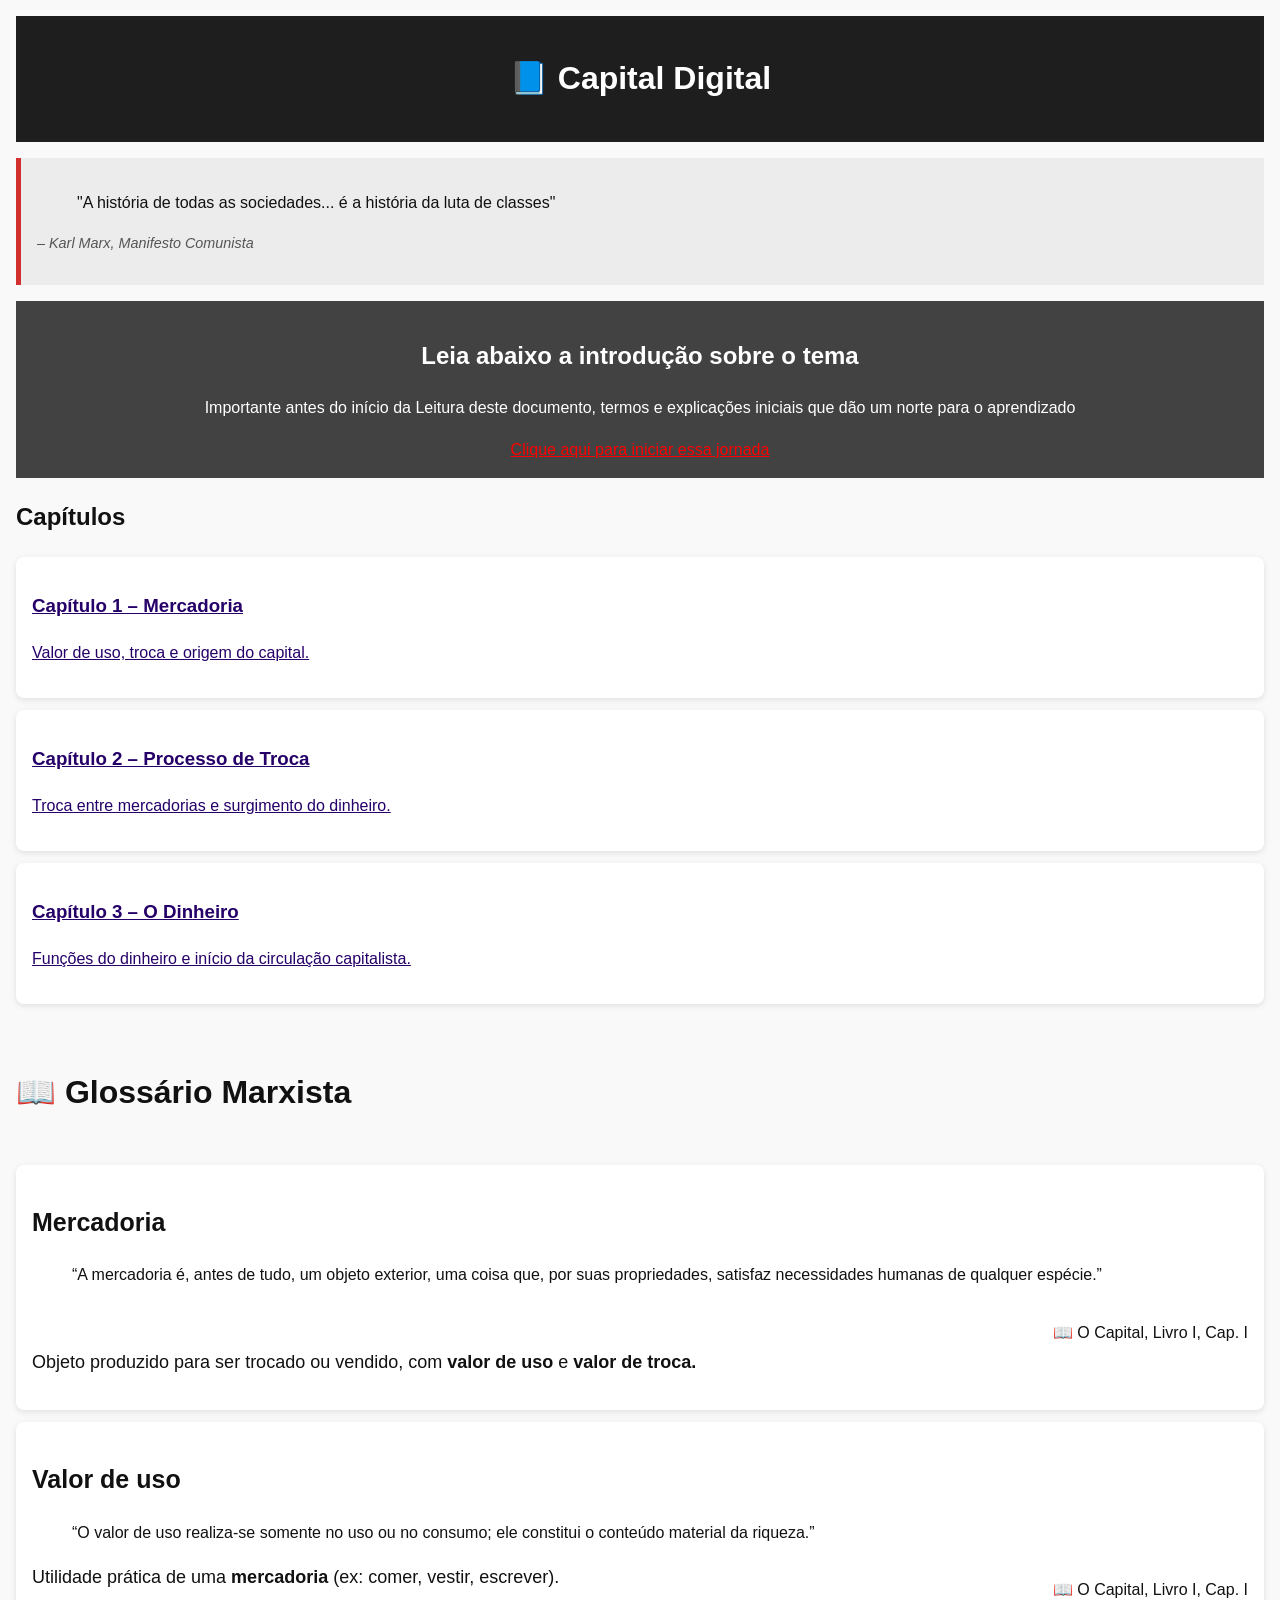
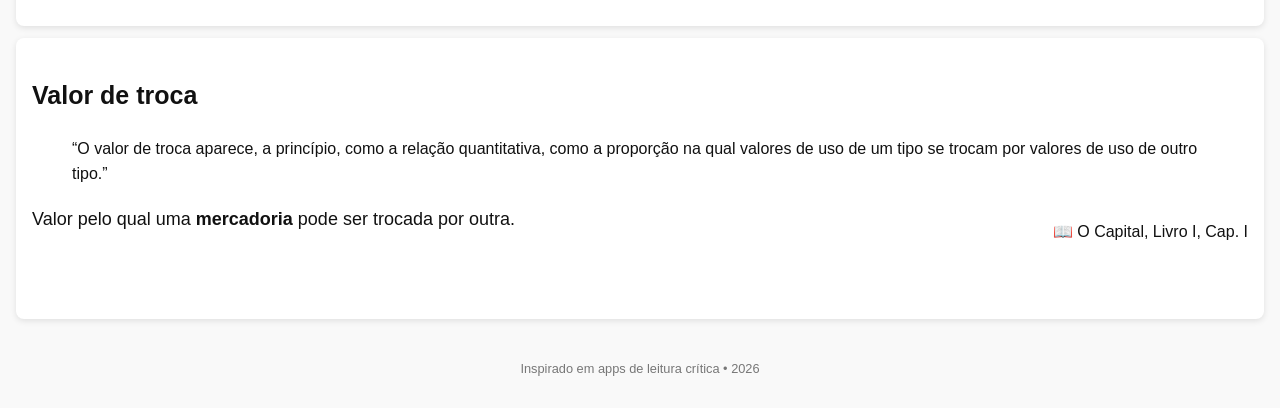
==== commit de64aad9: "Feat: Pagina inicial atualizada" ====
--- a/index.html
+++ b/index.html
@@ -18,7 +18,8 @@
     <p class="autor">– Karl Marx, Manifesto Comunista</p>
   </section>
   
-  <div class="intro"><h2>Leia abaixo a <b>introdução</b> sobre o tema</h2>
+  <div class="intro">
+    <h2>Leia abaixo a <b>introdução</b> sobre o tema</h2>
     <p>Importante antes do início da Leitura deste documento, termos e explicações iniciais que dão um norte para o aprendizado</p>
     <a href="intro.html" id="intro">Clique aqui para iniciar essa jornada</a>
   </div>
@@ -27,47 +28,55 @@
     <h2>Capítulos</h2>
     <ul>
       <li>
-        <a href="capitulo1.html"><h3 id="capitulo1">Capítulo 1 – Mercadoria</h3>
-        <p>Valor de uso, troca e origem do capital.</p></a>
+        <a href="capitulo1.html">
+          <h3 id="capitulo1">Capítulo 1 – Mercadoria</h3>
+          <p>Valor de uso, troca e origem do capital.</p>
+        </a>
       </li>
       <li>
-        <h3>Capítulo 2 – Processo de Troca</h3>
-        <p>Troca entre mercadorias e surgimento do dinheiro.</p>
+        <a href="capitulo2.html">
+          <h3>Capítulo 2 – Processo de Troca</h3>
+          <p>Troca entre mercadorias e surgimento do dinheiro.</p>
+        </a>
       </li>
       <li>
-        <h3>Capítulo 3 – O Dinheiro</h3>
-        <p>Funções do dinheiro e início da circulação capitalista.</p>
+        <a href="capitulo3.html">
+          <h3>Capítulo 3 – O Dinheiro</h3>
+          <p>Funções do dinheiro e início da circulação capitalista.</p>
+        </a>
       </li>
     </ul>
   </section>
+
   <br>
-<h1>📖 Glossário Marxista</h1>
-<br>
-<div class="termos">
-<h2 style="font-size: 25px;">Mercadoria</h2> 
-<blockquote style="text-decoration: wavy;">“A mercadoria é, antes de tudo, um objeto exterior, uma coisa que, por suas propriedades, satisfaz necessidades humanas de qualquer espécie.”</blockquote>
-<p style="float: right;">📖 O Capital, Livro I, Cap. I</p>
-<br>
-<p style="font-size: large;">Objeto produzido para ser trocado ou vendido, com <b>valor de uso</b> e <b>valor de troca.</b></p>
-</div>
+  <h1>📖 Glossário Marxista</h1>
+  <br>
 
-<div class="termos">
-<h2 style="font-size: 25px;">Valor de uso</h2>
-<blockquote style="text-decoration: wavy;">“O valor de uso realiza-se somente no uso ou no consumo; ele constitui o conteúdo material da riqueza.”</blockquote>
-<p style="float: right;">📖 O Capital, Livro I, Cap. I</p>
-<p style="font-size: large;">Utilidade prática de uma <b>mercadoria</b> (ex: comer, vestir, escrever).</b></p>
-</div>
+  <div class="termos">
+    <h2 style="font-size: 25px;">Mercadoria</h2> 
+    <blockquote style="text-decoration: wavy;">“A mercadoria é, antes de tudo, um objeto exterior, uma coisa que, por suas propriedades, satisfaz necessidades humanas de qualquer espécie.”</blockquote>
+    <p style="float: right;">📖 O Capital, Livro I, Cap. I</p>
+    <br>
+    <p style="font-size: large;">Objeto produzido para ser trocado ou vendido, com <b>valor de uso</b> e <b>valor de troca.</b></p>
+  </div>
 
-<div class="termos">
-<h2 style="font-size: 25px;">Valor de troca</h2> 
-<blockquote style="text-decoration: wavy;">“O valor de troca aparece, a princípio, como a relação quantitativa, como a proporção na qual valores de uso de um tipo se trocam por valores de uso de outro tipo.” </blockquote>
-<p style="float: right;">📖 O Capital, Livro I, Cap. I</p>
-<p style="font-size: large;">Valor pelo qual uma <b>mercadoria</b> pode ser trocada por outra.</b></p>
-<br> <br>
-</div>
+  <div class="termos">
+    <h2 style="font-size: 25px;">Valor de uso</h2>
+    <blockquote style="text-decoration: wavy;">“O valor de uso realiza-se somente no uso ou no consumo; ele constitui o conteúdo material da riqueza.”</blockquote>
+    <p style="float: right;">📖 O Capital, Livro I, Cap. I</p>
+    <p style="font-size: large;">Utilidade prática de uma <b>mercadoria</b> (ex: comer, vestir, escrever).</p>
+  </div>
+
+  <div class="termos">
+    <h2 style="font-size: 25px;">Valor de troca</h2> 
+    <blockquote style="text-decoration: wavy;">“O valor de troca aparece, a princípio, como a relação quantitativa, como a proporção na qual valores de uso de um tipo se trocam por valores de uso de outro tipo.” </blockquote>
+    <p style="float: right;">📖 O Capital, Livro I, Cap. I</p>
+    <p style="font-size: large;">Valor pelo qual uma <b>mercadoria</b> pode ser trocada por outra.</p>
+    <br><br>
+  </div>
 
   <footer>
-    <p>Inspirado em apps de leitura crítica • 2025</p>
+    <p>Inspirado em apps de leitura crítica • 2026</p>
   </footer>
 </body>
 </html>
